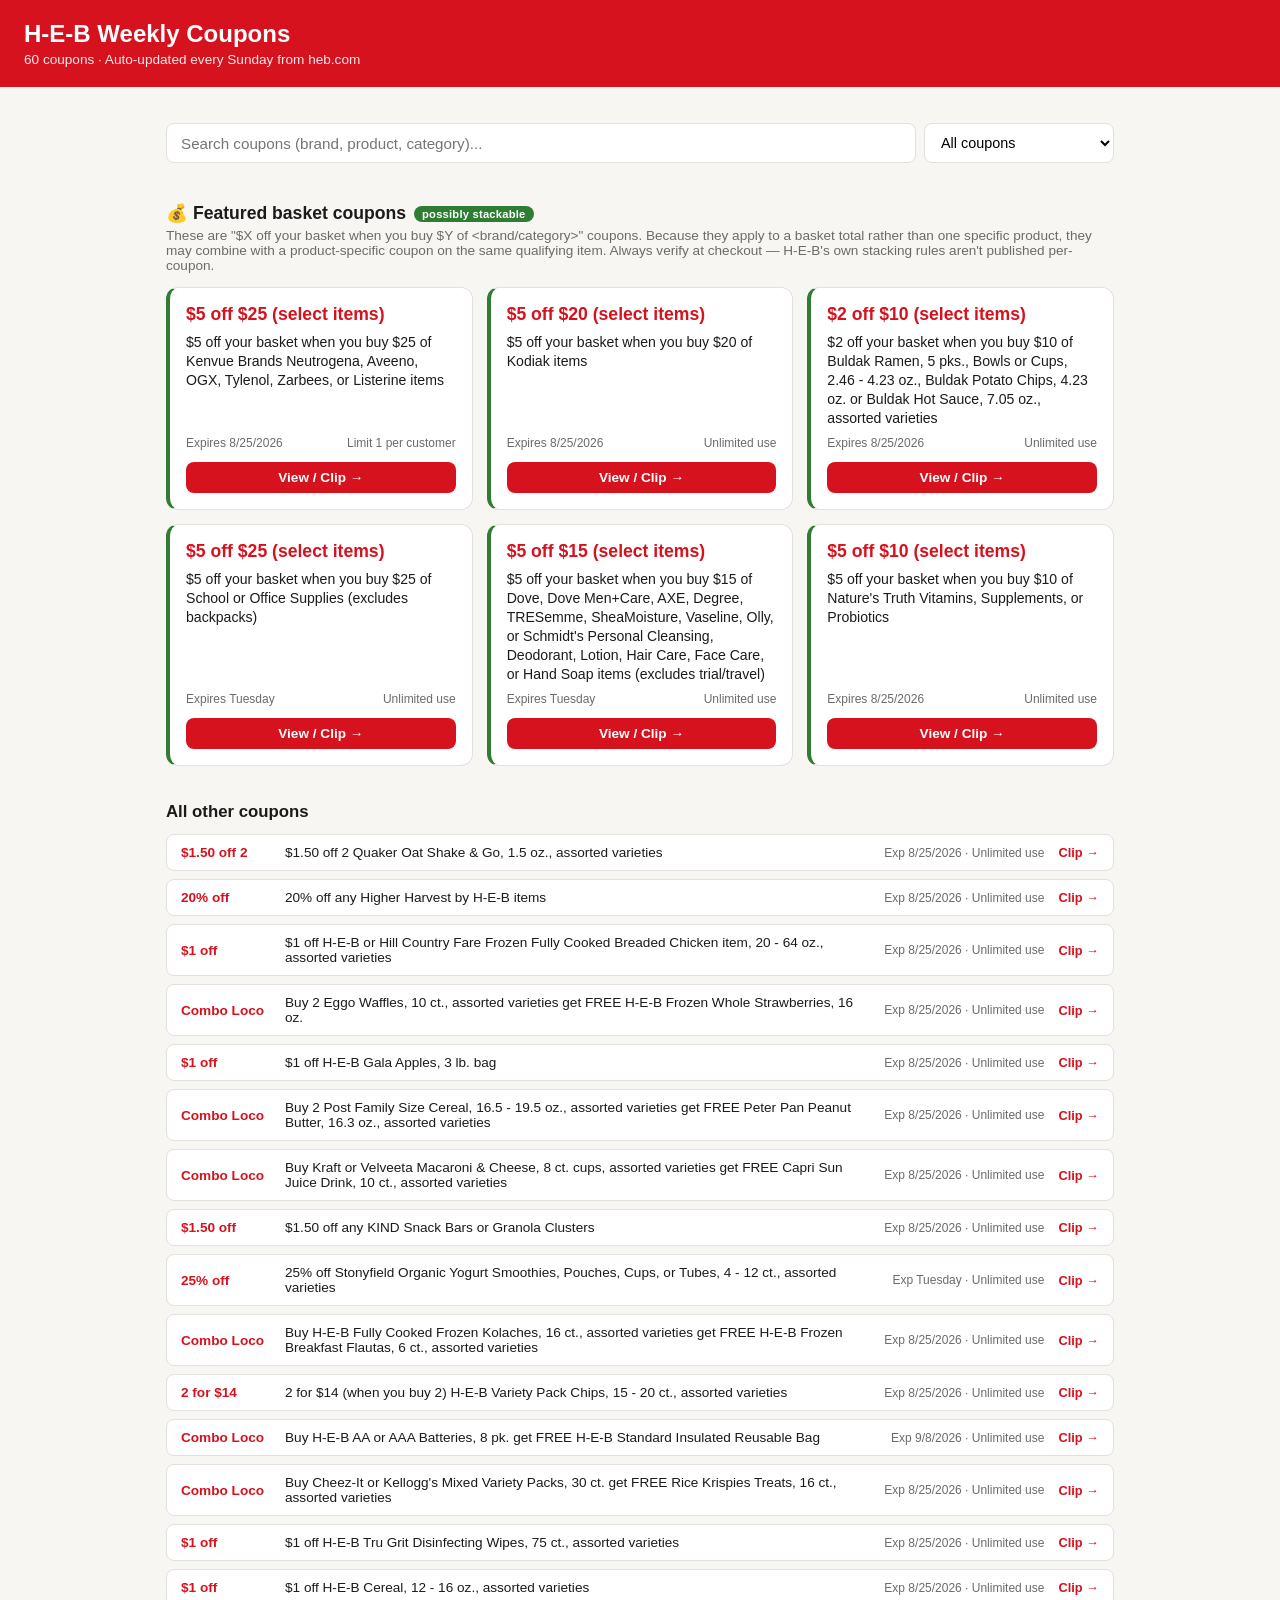
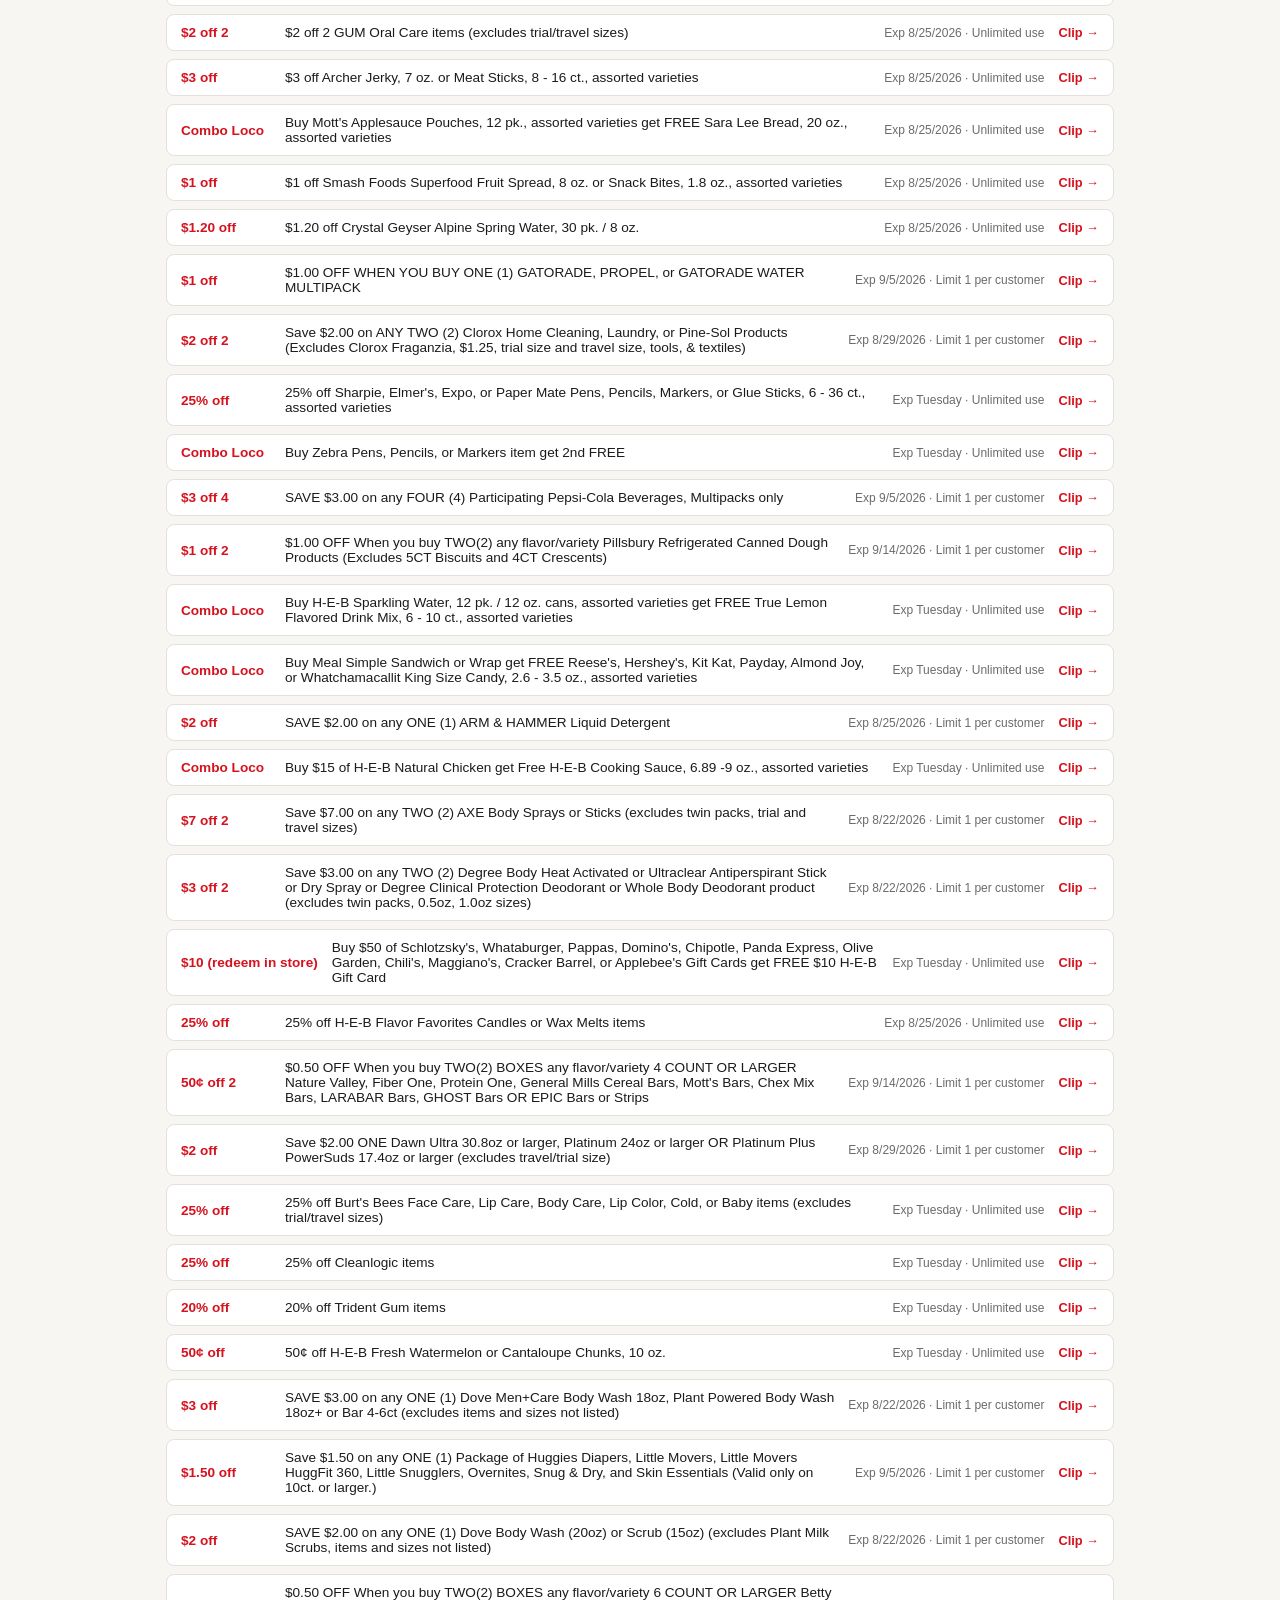
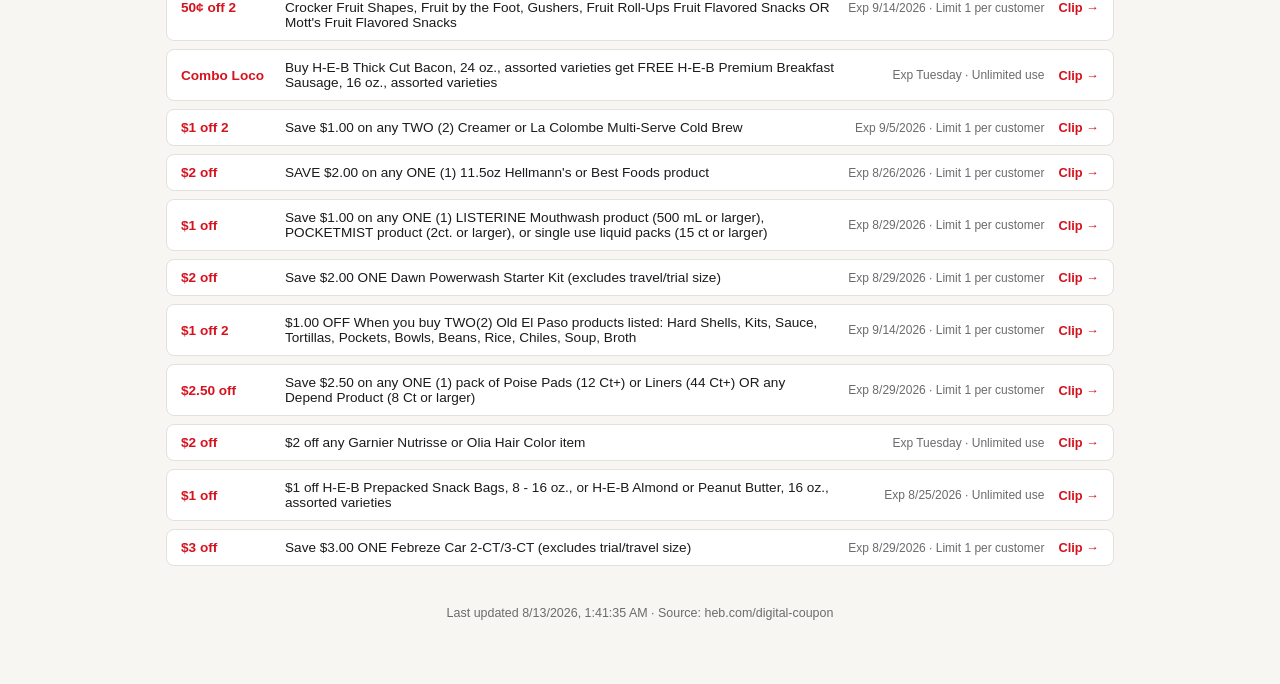
==== heb.html @ a645bfc0 "initial push" ====
<!DOCTYPE html>
<html lang="en">
<head>
<meta charset="UTF-8">
<meta name="viewport" content="width=device-width, initial-scale=1.0">
<title>H-E-B Coupons</title>
<style>
  :root {
    --heb-red: #d5121e;
    --heb-dark: #1b1b1b;
    --bg: #f7f6f3;
    --card-bg: #ffffff;
    --border: #e3e1db;
    --muted: #6b6b6b;
    --accent: #2e7d32;
  }
  * { box-sizing: border-box; }
  body {
    margin: 0;
    font-family: -apple-system, BlinkMacSystemFont, "Segoe UI", Arial, sans-serif;
    background: var(--bg);
    color: var(--heb-dark);
  }
  header {
    background: var(--heb-red);
    color: white;
    padding: 20px 24px;
  }
  header h1 { margin: 0 0 4px; font-size: 1.5rem; }
  header p { margin: 0; font-size: 0.85rem; opacity: 0.9; }
  main { max-width: 980px; margin: 0 auto; padding: 24px 16px 64px; }

  .search-bar {
    display: flex;
    gap: 8px;
    margin-bottom: 28px;
    position: sticky;
    top: 0;
    background: var(--bg);
    padding: 12px 0;
    z-index: 5;
  }
  .search-bar input {
    flex: 1;
    padding: 10px 14px;
    border: 1px solid var(--border);
    border-radius: 8px;
    font-size: 0.95rem;
  }
  .search-bar select {
    padding: 10px 12px;
    border: 1px solid var(--border);
    border-radius: 8px;
    font-size: 0.9rem;
    background: white;
  }

  section.stackable-section {
    margin-bottom: 36px;
  }
  section.stackable-section h2 {
    font-size: 1.1rem;
    display: flex;
    align-items: center;
    gap: 8px;
    margin-bottom: 4px;
  }
  section.stackable-section .sub {
    color: var(--muted);
    font-size: 0.85rem;
    margin: 0 0 14px;
  }

  .badge {
    display: inline-block;
    background: var(--accent);
    color: white;
    font-size: 0.7rem;
    font-weight: 600;
    padding: 2px 8px;
    border-radius: 999px;
    letter-spacing: 0.02em;
  }

  .featured-grid {
    display: grid;
    grid-template-columns: repeat(auto-fill, minmax(260px, 1fr));
    gap: 14px;
  }
  .card {
    background: var(--card-bg);
    border: 1px solid var(--border);
    border-radius: 12px;
    padding: 16px;
    display: flex;
    flex-direction: column;
    gap: 8px;
  }
  .featured .card {
    border-left: 4px solid var(--accent);
  }
  .card .value {
    font-weight: 700;
    font-size: 1.1rem;
    color: var(--heb-red);
  }
  .card .desc {
    font-size: 0.88rem;
    line-height: 1.35;
    flex: 1;
  }
  .card .meta {
    font-size: 0.75rem;
    color: var(--muted);
    display: flex;
    justify-content: space-between;
  }
  .card a.clip {
    margin-top: 4px;
    text-align: center;
    background: var(--heb-red);
    color: white;
    text-decoration: none;
    padding: 8px;
    border-radius: 8px;
    font-size: 0.85rem;
    font-weight: 600;
  }

  .general-list {
    display: flex;
    flex-direction: column;
    gap: 8px;
  }
  .general-list .row {
    background: var(--card-bg);
    border: 1px solid var(--border);
    border-radius: 8px;
    padding: 10px 14px;
    display: flex;
    align-items: center;
    gap: 14px;
    font-size: 0.85rem;
  }
  .general-list .row .value {
    min-width: 90px;
    font-weight: 700;
    color: var(--heb-red);
  }
  .general-list .row .desc { flex: 1; }
  .general-list .row .meta { color: var(--muted); white-space: nowrap; font-size: 0.75rem; }
  .general-list .row a.clip {
    color: var(--heb-red);
    text-decoration: none;
    font-weight: 600;
    font-size: 0.8rem;
    white-space: nowrap;
  }

  .empty-state {
    color: var(--muted);
    font-size: 0.9rem;
    padding: 20px;
    text-align: center;
  }

  footer.updated {
    text-align: center;
    color: var(--muted);
    font-size: 0.78rem;
    margin-top: 40px;
  }

  .stale-banner {
    background: #fff4e5;
    border: 1px solid #f0c36d;
    color: #7a5300;
    padding: 10px 14px;
    border-radius: 8px;
    font-size: 0.85rem;
    margin-bottom: 20px;
    display: none;
  }

  h2.section-title {
    font-size: 1.05rem;
    margin: 0 0 12px;
  }
</style>
</head>
<body>

<header>
  <h1>H-E-B Weekly Coupons</h1>
  <p id="header-sub">Auto-updated every Sunday from heb.com</p>
</header>

<main>
  <div class="stale-banner" id="stale-banner"></div>

  <div class="search-bar">
    <input type="text" id="search" placeholder="Search coupons (brand, product, category)...">
    <select id="filter-select">
      <option value="all">All coupons</option>
      <option value="featured">Featured (basket) only</option>
      <option value="general">General only</option>
    </select>
  </div>

  <section class="stackable-section featured">
    <h2>💰 Featured basket coupons <span class="badge">possibly stackable</span></h2>
    <p class="sub">
      These are "$X off your basket when you buy $Y of &lt;brand/category&gt;" coupons.
      Because they apply to a basket total rather than one specific product, they may combine
      with a product-specific coupon on the same qualifying item. Always verify at checkout —
      H-E-B's own stacking rules aren't published per-coupon.
    </p>
    <div class="featured-grid" id="featured-grid"></div>
  </section>

  <section>
    <h2 class="section-title">All other coupons</h2>
    <div class="general-list" id="general-list"></div>
  </section>

  <footer class="updated" id="updated-footer"></footer>
</main>

<script>
let DATA = { featured_stackable_candidates: [], general_coupons: [] };

function cardHTML(c) {
  return `
    <div class="card">
      <div class="value">${escapeHTML(c.value || '')}</div>
      <div class="desc">${escapeHTML(c.description || '')}</div>
      <div class="meta">
        <span>${c.expires ? 'Expires ' + escapeHTML(c.expires) : ''}</span>
        <span>${escapeHTML(c.limit || '')}</span>
      </div>
      <a class="clip" href="${c.url}" target="_blank" rel="noopener">View / Clip →</a>
    </div>`;
}

function rowHTML(c) {
  return `
    <div class="row">
      <span class="value">${escapeHTML(c.value || '')}</span>
      <span class="desc">${escapeHTML(c.description || '')}</span>
      <span class="meta">${c.expires ? 'Exp ' + escapeHTML(c.expires) : ''} · ${escapeHTML(c.limit || '')}</span>
      <a class="clip" href="${c.url}" target="_blank" rel="noopener">Clip →</a>
    </div>`;
}

function escapeHTML(str) {
  const div = document.createElement('div');
  div.textContent = str;
  return div.innerHTML;
}

function matches(c, query) {
  if (!query) return true;
  const haystack = (c.value + ' ' + c.description).toLowerCase();
  return haystack.includes(query.toLowerCase());
}

function render() {
  const query = document.getElementById('search').value.trim();
  const filter = document.getElementById('filter-select').value;

  const featuredGrid = document.getElementById('featured-grid');
  const generalList = document.getElementById('general-list');

  const showFeatured = filter === 'all' || filter === 'featured';
  const showGeneral = filter === 'all' || filter === 'general';

  const featured = showFeatured
    ? DATA.featured_stackable_candidates.filter(c => matches(c, query))
    : [];
  const general = showGeneral
    ? DATA.general_coupons.filter(c => matches(c, query))
    : [];

  featuredGrid.innerHTML = featured.length
    ? featured.map(cardHTML).join('')
    : `<div class="empty-state">No featured basket coupons match.</div>`;

  generalList.innerHTML = general.length
    ? general.map(rowHTML).join('')
    : `<div class="empty-state">No coupons match.</div>`;

  document.querySelector('section.featured').style.display = showFeatured ? '' : 'none';
  document.querySelector('main > section:nth-of-type(2)').style.display = showGeneral ? '' : 'none';
}

async function load() {
  try {
    const res = await fetch('coupons.json', { cache: 'no-store' });
    DATA = await res.json();

    if (DATA.last_scrape_status === 'failed') {
      const banner = document.getElementById('stale-banner');
      banner.style.display = 'block';
      banner.textContent =
        `⚠️ This week's scrape failed, so these coupons may be out of date` +
        (DATA.last_scrape_attempted_at
          ? ` (last successful update: ${new Date(DATA.updated_at).toLocaleDateString()}, ` +
            `last attempt: ${new Date(DATA.last_scrape_attempted_at).toLocaleDateString()})`
          : '') +
        `. Check the GitHub Actions tab for details.`;
    }

    document.getElementById('header-sub').textContent =
      `${DATA.total_coupons ?? (DATA.featured_stackable_candidates.length + DATA.general_coupons.length)} coupons · Auto-updated every Sunday from heb.com`;
    const updated = DATA.updated_at ? new Date(DATA.updated_at) : null;
    document.getElementById('updated-footer').textContent = updated
      ? `Last updated ${updated.toLocaleString()} · Source: heb.com/digital-coupon`
      : '';
  } catch (e) {
    document.getElementById('featured-grid').innerHTML =
      `<div class="empty-state">Could not load coupons.json yet — run the scraper first.</div>`;
  }
  render();
}

document.getElementById('search').addEventListener('input', render);
document.getElementById('filter-select').addEventListener('change', render);

load();
</script>

</body>
</html>
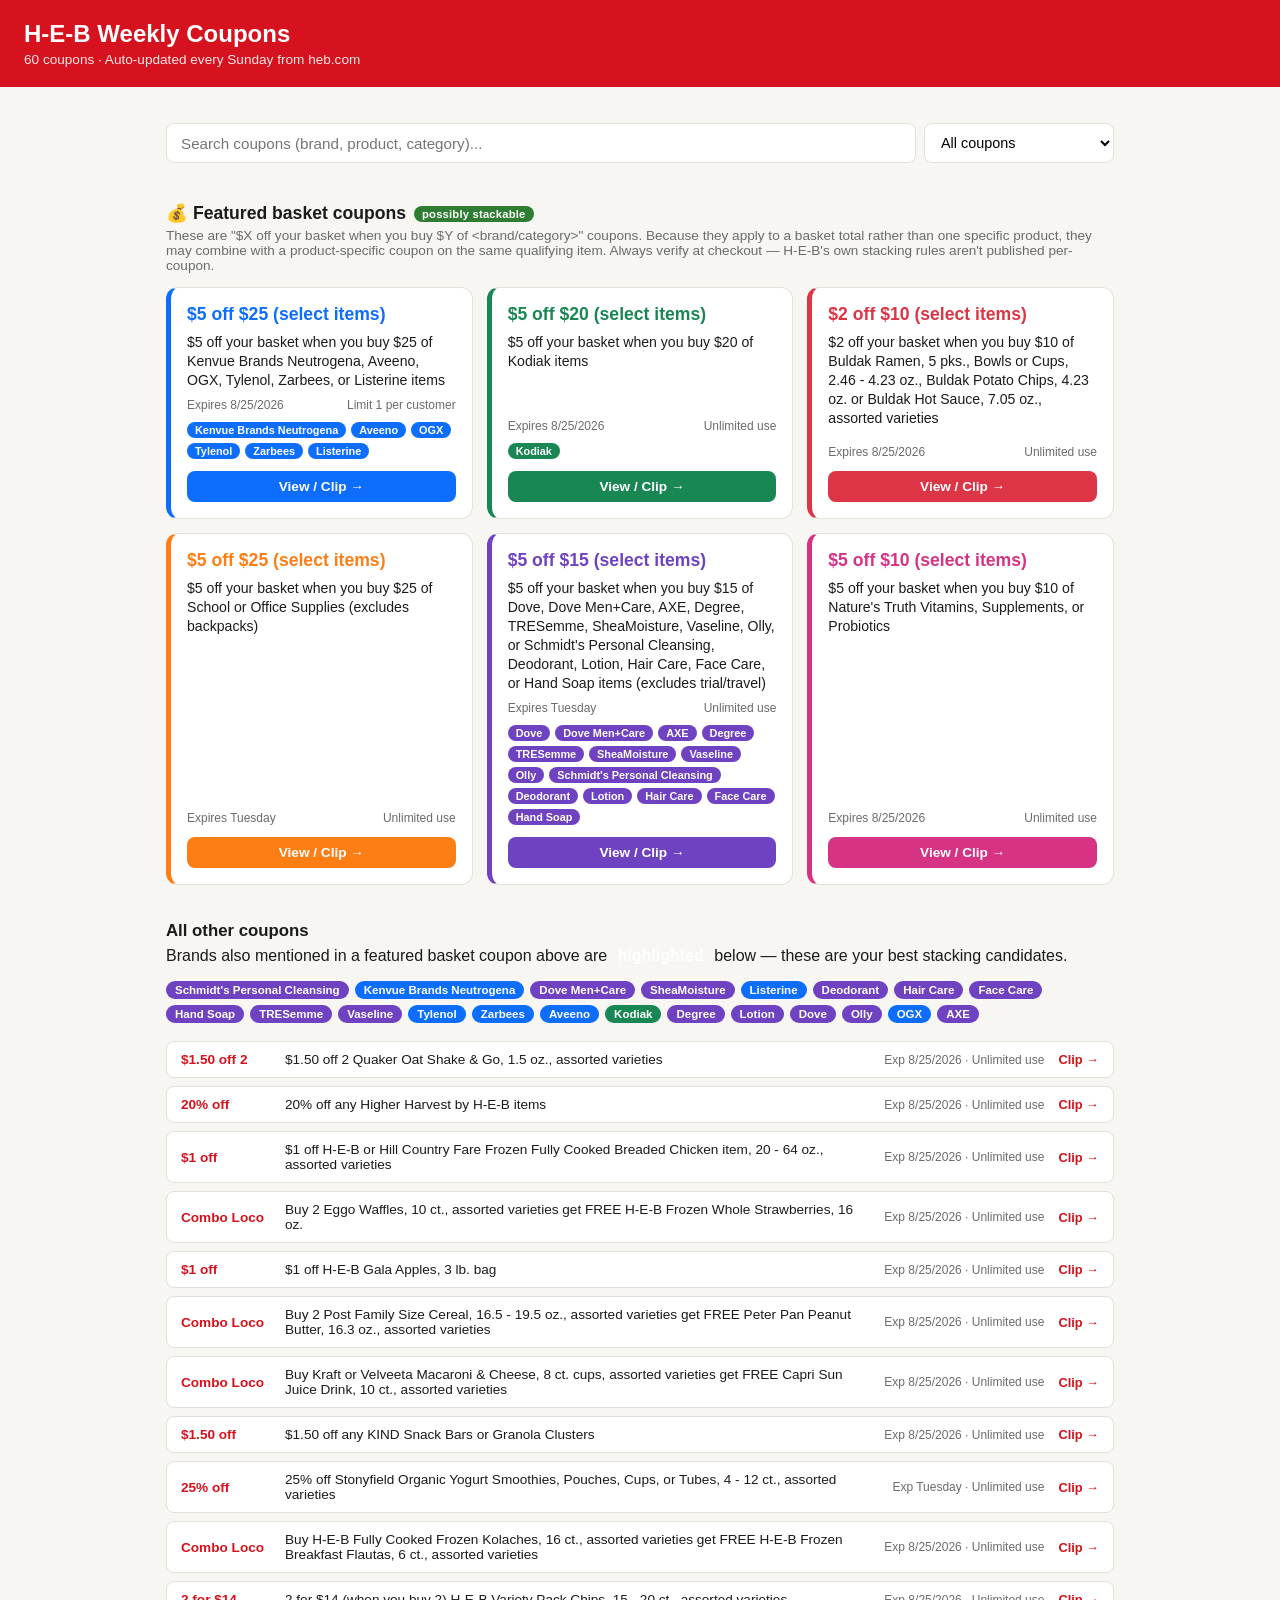
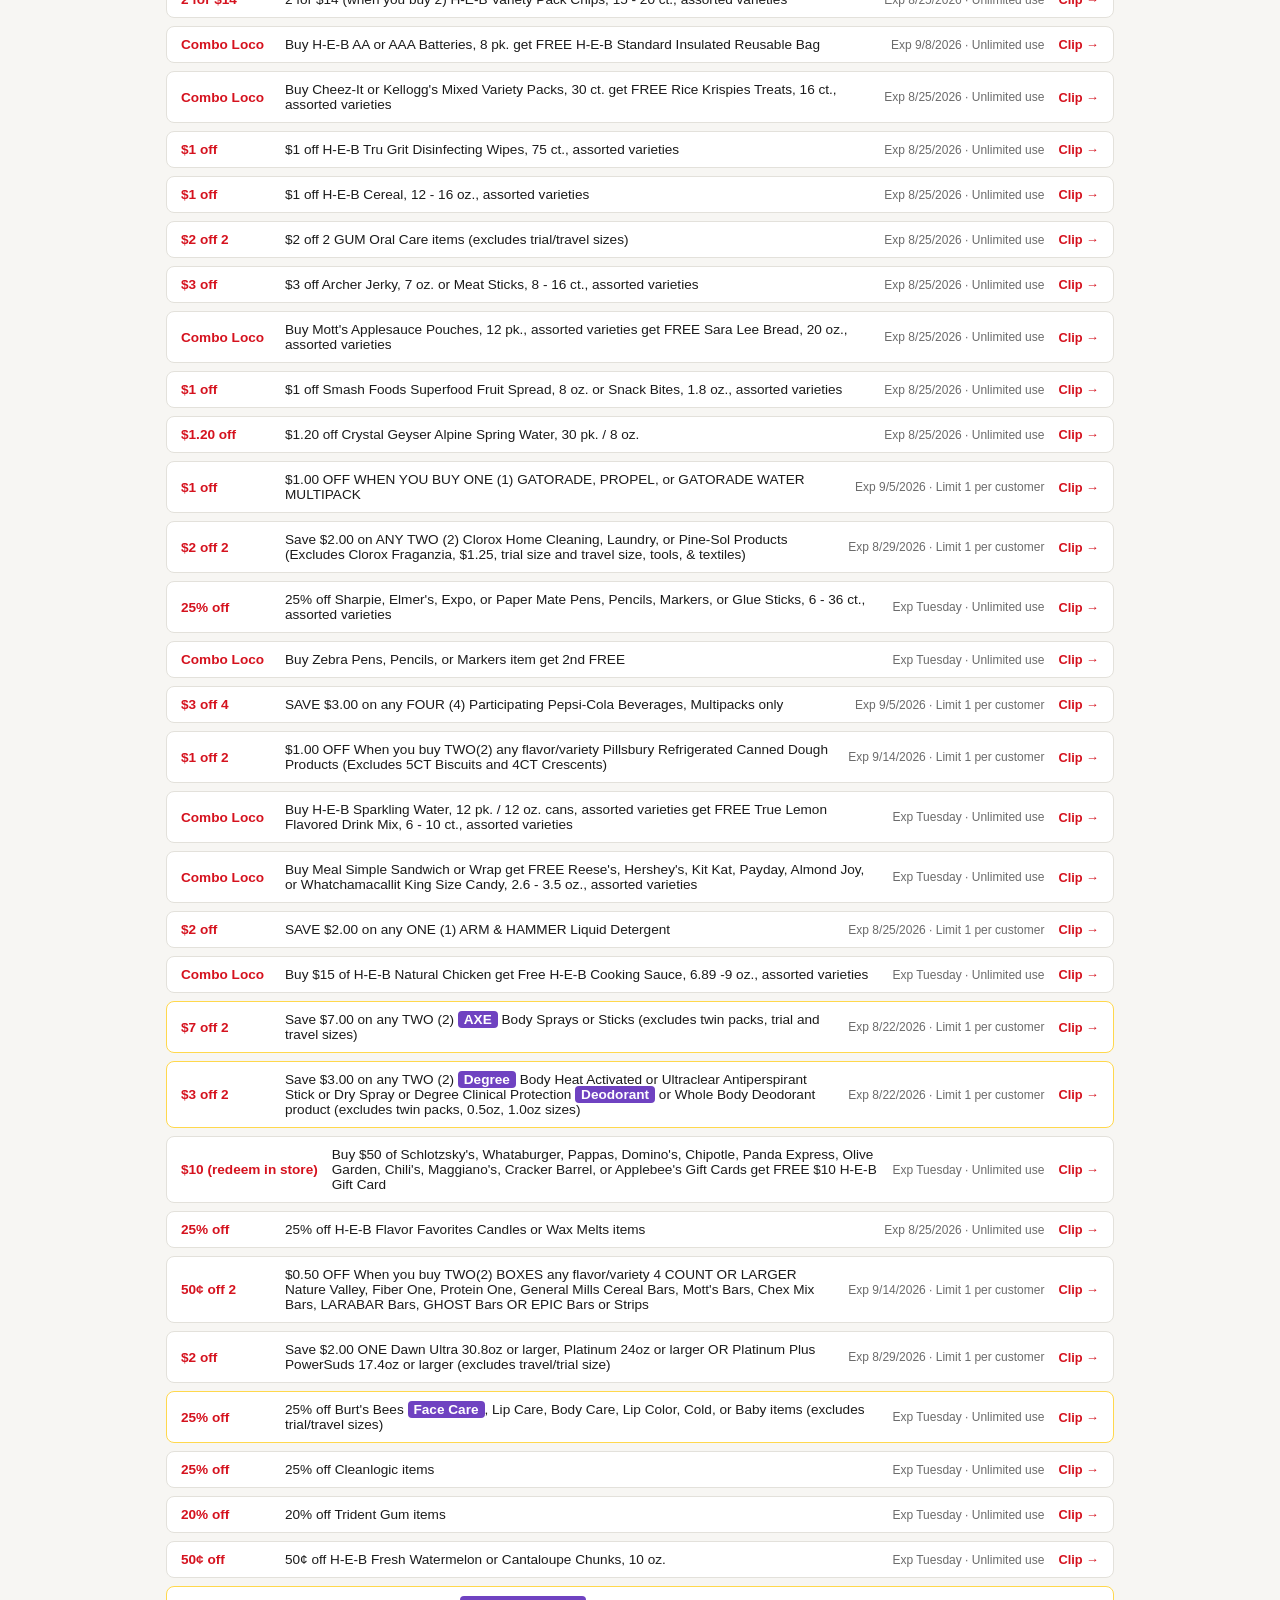
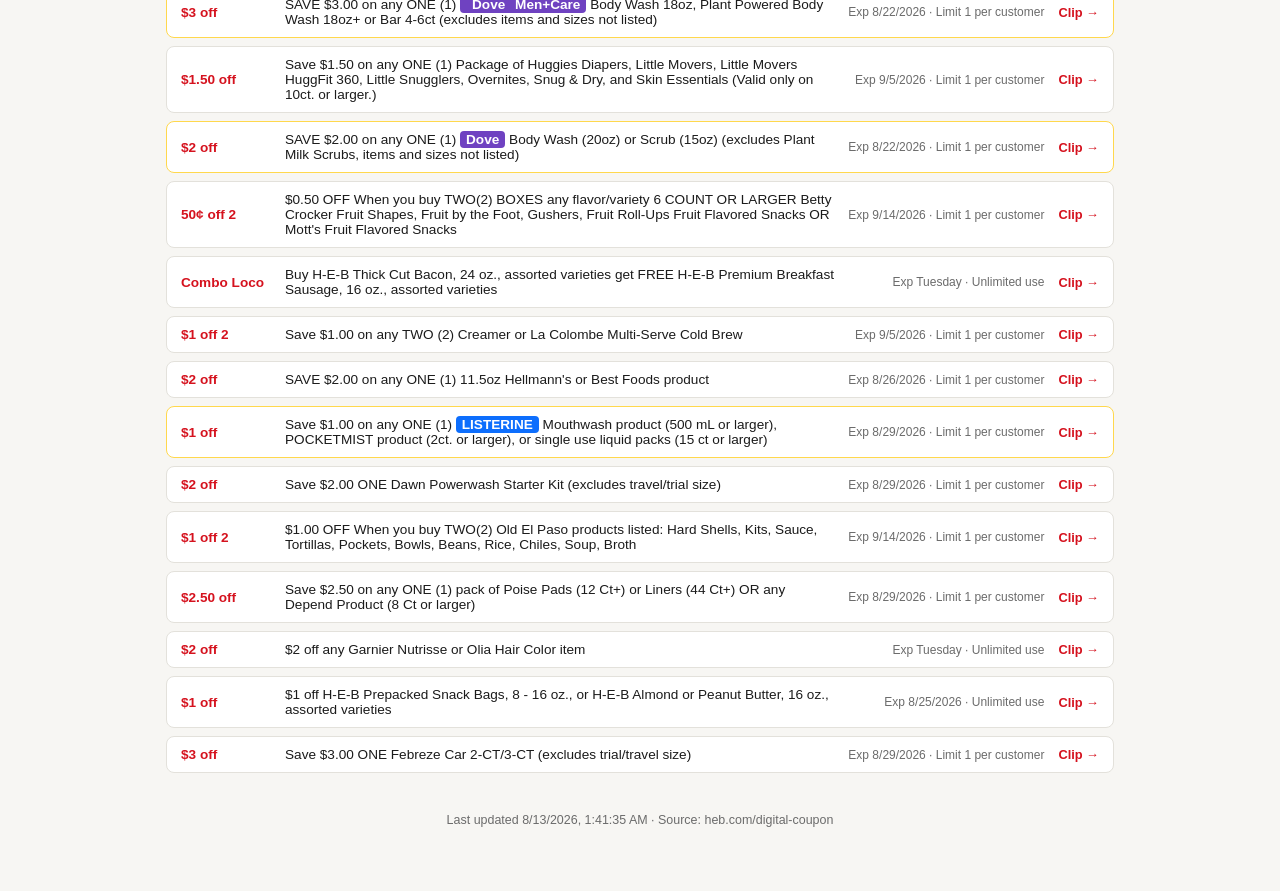
==== commit dd092fa1: "000" ====
--- a/heb.html
+++ b/heb.html
@@ -97,7 +97,21 @@
     gap: 8px;
   }
   .featured .card {
-    border-left: 4px solid var(--accent);
+    border-left: 5px solid var(--accent);
+    position: relative;
+  }
+  .card .brand-chips {
+    display: flex;
+    flex-wrap: wrap;
+    gap: 5px;
+    margin-top: 2px;
+  }
+  .card .brand-chips span {
+    font-size: 0.68rem;
+    font-weight: 700;
+    color: white;
+    padding: 2px 8px;
+    border-radius: 999px;
   }
   .card .value {
     font-weight: 700;
@@ -155,6 +169,38 @@
     font-weight: 600;
     font-size: 0.8rem;
     white-space: nowrap;
+  }
+
+  /* Brand match highlighting: brands mentioned in the featured basket coupons
+     get called out wherever they reappear in the general coupon list, using
+     the same color as the featured coupon card they belong to. */
+  .brand-hit {
+    padding: 1px 6px;
+    border-radius: 4px;
+    font-weight: 700;
+    color: white;
+    animation: blink-brand 1.1s steps(1, end) infinite;
+  }
+  @keyframes blink-brand {
+    0%, 49% { filter: brightness(1); }
+    50%, 100% { filter: brightness(1.35); box-shadow: 0 0 0 3px rgba(0,0,0,0.06); }
+  }
+  .row.has-brand-hit {
+    border-color: #ffd84d;
+  }
+  .brand-legend {
+    display: flex;
+    flex-wrap: wrap;
+    gap: 6px;
+    margin: 4px 0 18px;
+  }
+  .brand-legend span {
+    font-size: 0.72rem;
+    font-weight: 700;
+    color: white;
+    padding: 3px 9px;
+    border-radius: 999px;
+    animation: blink-brand 1.1s steps(1, end) infinite;
   }
 
   .empty-state {
@@ -220,6 +266,10 @@
 
   <section>
     <h2 class="section-title">All other coupons</h2>
+    <p class="sub" style="margin-top:-6px;">
+      Brands also mentioned in a featured basket coupon above are <span class="brand-hit" style="animation:none;">highlighted</span> below — these are your best stacking candidates.
+    </p>
+    <div class="brand-legend" id="brand-legend"></div>
     <div class="general-list" id="general-list"></div>
   </section>
 
@@ -229,24 +279,52 @@
 <script>
 let DATA = { featured_stackable_candidates: [], general_coupons: [] };
 
-function cardHTML(c) {
+// Bootstrap's standard palette, cycled per featured coupon so each basket
+// coupon gets its own consistent color across its card, its brand chips, and
+// every matching brand highlight in the general list below.
+const BOOTSTRAP_COLORS = [
+  '#0d6efd', // primary
+  '#198754', // success
+  '#dc3545', // danger
+  '#fd7e14', // orange
+  '#6f42c1', // purple
+  '#d63384', // pink
+  '#20c997', // teal
+  '#0dcaf0', // info
+  '#6610f2', // indigo
+  '#6c757d', // secondary
+];
+
+function colorForIndex(i) {
+  return BOOTSTRAP_COLORS[i % BOOTSTRAP_COLORS.length];
+}
+
+function cardHTML(c, color) {
+  const chips = (c.brands || [])
+    .map(b => `<span style="background:${color}">${escapeHTML(b)}</span>`)
+    .join('');
   return `
-    <div class="card">
-      <div class="value">${escapeHTML(c.value || '')}</div>
+    <div class="card" style="border-left-color:${color}">
+      <div class="value" style="color:${color}">${escapeHTML(c.value || '')}</div>
       <div class="desc">${escapeHTML(c.description || '')}</div>
       <div class="meta">
         <span>${c.expires ? 'Expires ' + escapeHTML(c.expires) : ''}</span>
         <span>${escapeHTML(c.limit || '')}</span>
       </div>
-      <a class="clip" href="${c.url}" target="_blank" rel="noopener">View / Clip →</a>
+      ${chips ? `<div class="brand-chips">${chips}</div>` : ''}
+      <a class="clip" href="${c.url}" target="_blank" rel="noopener" style="background:${color}">View / Clip →</a>
     </div>`;
 }
 
-function rowHTML(c) {
+function rowHTML(c, brandColorMap) {
+  const highlighted = highlightBrands(c.description, brandColorMap);
+  const hasHit = Object.keys(brandColorMap).some(b =>
+    new RegExp(escapeRegExp(b), 'i').test(c.description)
+  );
   return `
-    <div class="row">
+    <div class="row${hasHit ? ' has-brand-hit' : ''}">
       <span class="value">${escapeHTML(c.value || '')}</span>
-      <span class="desc">${escapeHTML(c.description || '')}</span>
+      <span class="desc">${highlighted}</span>
       <span class="meta">${c.expires ? 'Exp ' + escapeHTML(c.expires) : ''} · ${escapeHTML(c.limit || '')}</span>
       <a class="clip" href="${c.url}" target="_blank" rel="noopener">Clip →</a>
     </div>`;
@@ -256,6 +334,60 @@
   const div = document.createElement('div');
   div.textContent = str;
   return div.innerHTML;
+}
+
+function escapeRegExp(str) {
+  return str.replace(/[.*+?^${}()|[\]\\]/g, '\\$&');
+}
+
+// Pull the brand/category names out of a single basket coupon's description,
+// e.g. "...when you buy $25 of Dove, AXE, Degree, or Schmidt's items" ->
+// ["Dove", "AXE", "Degree", "Schmidt's"]
+function extractBrandsFromDescription(description) {
+  const segmentRe = /of\s+(.+?)\s+(?:items?|product|products)\b/i;
+  const m = description.match(segmentRe);
+  if (!m) return [];
+  return m[1]
+    .replace(/\(.*?\)/g, '')          // drop parentheticals like "(excludes ...)"
+    .replace(/\bor\b/gi, ',')
+    .replace(/\band\b/gi, ',')
+    .split(',')
+    .map(s => s.trim())
+    .filter(s => s.length > 1 && s.length < 30);
+}
+
+// Build { brandName: colorHex } across all featured coupons, and attach
+// each featured coupon's own brand list + color for its card/chips.
+function buildBrandColorMap(featuredList) {
+  const brandColorMap = {};
+  featuredList.forEach((c, i) => {
+    const color = colorForIndex(i);
+    c.brands = extractBrandsFromDescription(c.description);
+    c.color = color;
+    c.brands.forEach(brand => {
+      if (!(brand in brandColorMap)) {
+        brandColorMap[brand] = color;
+      }
+    });
+  });
+  // Longest names first so "Dove Men+Care" matches before plain "Dove"
+  const ordered = {};
+  Object.keys(brandColorMap)
+    .sort((a, b) => b.length - a.length)
+    .forEach(k => { ordered[k] = brandColorMap[k]; });
+  return ordered;
+}
+
+function highlightBrands(text, brandColorMap) {
+  let result = escapeHTML(text);
+  Object.keys(brandColorMap).forEach(brand => {
+    const color = brandColorMap[brand];
+    const re = new RegExp(`(${escapeRegExp(escapeHTML(brand))})`, 'i');
+    if (re.test(result)) {
+      result = result.replace(re, `<span class="brand-hit" style="background:${color}">$1</span>`);
+    }
+  });
+  return result;
 }
 
 function matches(c, query) {
@@ -281,12 +413,21 @@
     ? DATA.general_coupons.filter(c => matches(c, query))
     : [];
 
+  const brandColorMap = buildBrandColorMap(DATA.featured_stackable_candidates || []);
+
+  const legend = document.getElementById('brand-legend');
+  legend.innerHTML = (showGeneral && Object.keys(brandColorMap).length)
+    ? Object.entries(brandColorMap)
+        .map(([b, color]) => `<span style="background:${color}">${escapeHTML(b)}</span>`)
+        .join('')
+    : '';
+
   featuredGrid.innerHTML = featured.length
-    ? featured.map(cardHTML).join('')
+    ? featured.map(c => cardHTML(c, c.color || colorForIndex(0))).join('')
     : `<div class="empty-state">No featured basket coupons match.</div>`;
 
   generalList.innerHTML = general.length
-    ? general.map(rowHTML).join('')
+    ? general.map(c => rowHTML(c, brandColorMap)).join('')
     : `<div class="empty-state">No coupons match.</div>`;
 
   document.querySelector('section.featured').style.display = showFeatured ? '' : 'none';
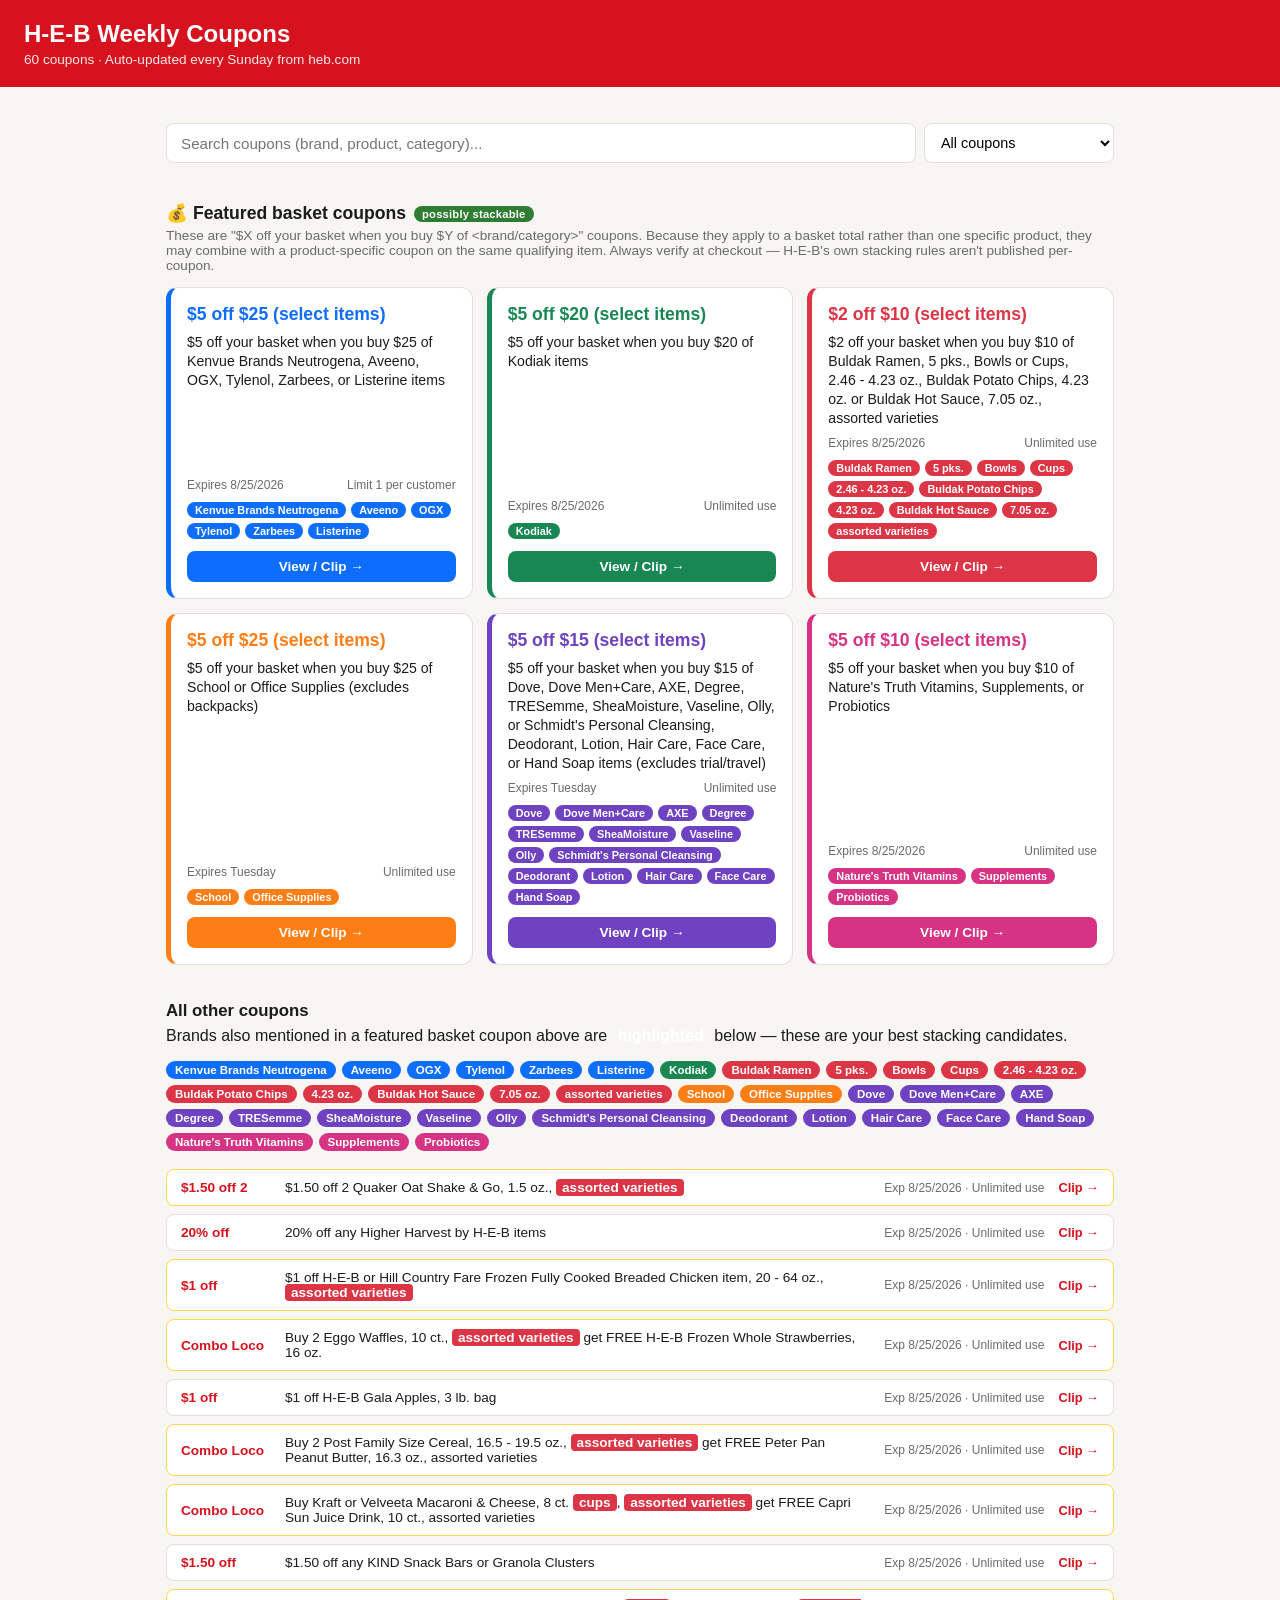
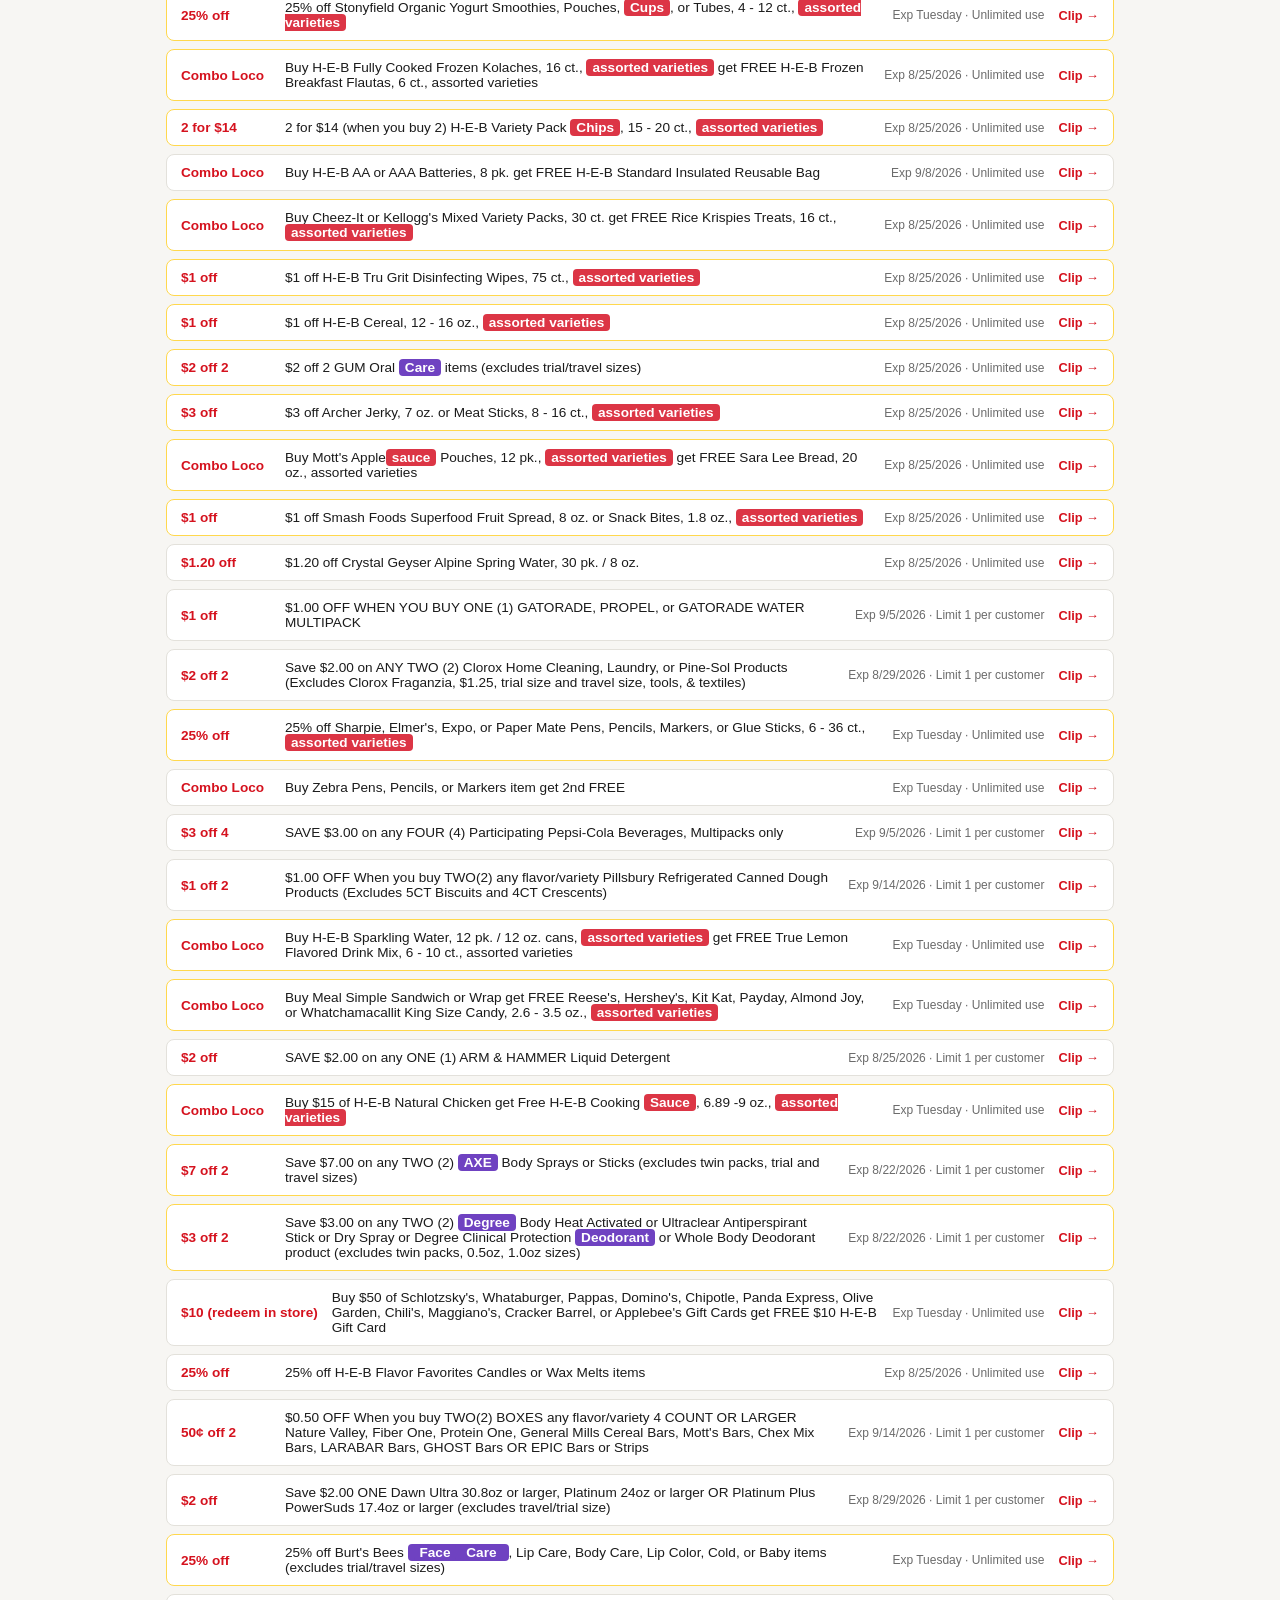
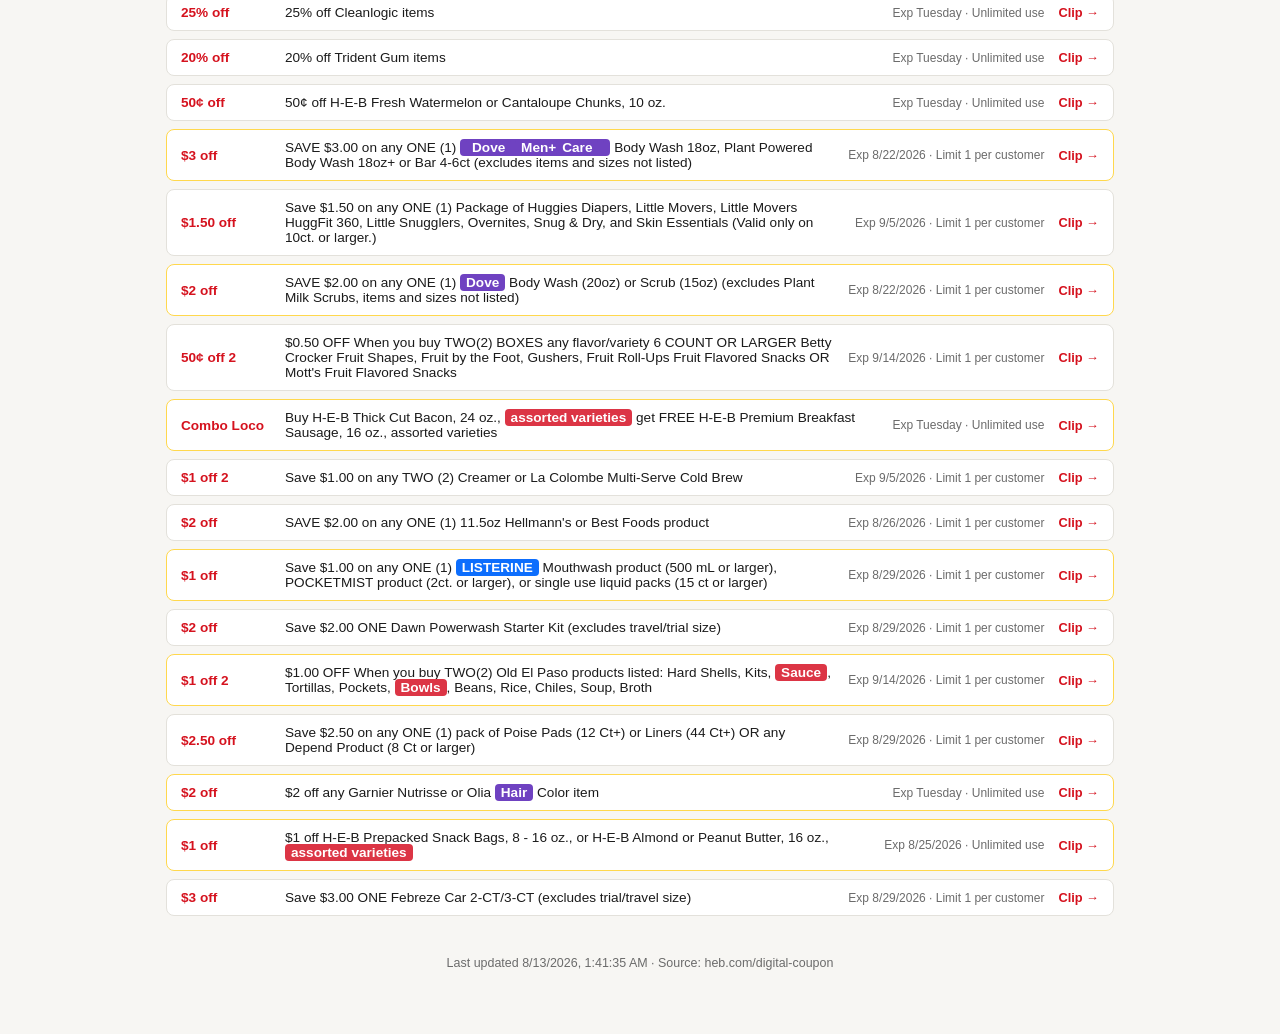
==== commit e7199a9f: "heb." ====
--- a/heb.html
+++ b/heb.html
@@ -100,6 +100,14 @@
     border-left: 5px solid var(--accent);
     position: relative;
   }
+  .card .coupon-img {
+    width: 100%;
+    height: 120px;
+    object-fit: contain;
+    background: #fafafa;
+    border-radius: 8px;
+    border: 1px solid var(--border);
+  }
   .card .brand-chips {
     display: flex;
     flex-wrap: wrap;
@@ -299,12 +307,18 @@
   return BOOTSTRAP_COLORS[i % BOOTSTRAP_COLORS.length];
 }
 
+function couponImageUrl(id) {
+  const padded = String(id).padStart(11, '0');
+  return `https://images.heb.com/is/image/HEBGrocery/cpn-large/coupon-${padded}.jpg`;
+}
+
 function cardHTML(c, color) {
   const chips = (c.brands || [])
     .map(b => `<span style="background:${color}">${escapeHTML(b)}</span>`)
     .join('');
   return `
     <div class="card" style="border-left-color:${color}">
+      <img class="coupon-img" src="${couponImageUrl(c.id)}" alt="${escapeHTML(c.description || '')}" loading="lazy" onerror="this.style.display='none'">
       <div class="value" style="color:${color}">${escapeHTML(c.value || '')}</div>
       <div class="desc">${escapeHTML(c.description || '')}</div>
       <div class="meta">
@@ -342,35 +356,65 @@
 
 // Pull the brand/category names out of a single basket coupon's description,
 // e.g. "...when you buy $25 of Dove, AXE, Degree, or Schmidt's items" ->
-// ["Dove", "AXE", "Degree", "Schmidt's"]
+// ["Dove", "AXE", "Degree", "Schmidt's"], or for a category coupon like
+// "...when you buy $25 of School or Office Supplies (excludes backpacks)" ->
+// ["School", "Office Supplies"]
 function extractBrandsFromDescription(description) {
-  const segmentRe = /of\s+(.+?)\s+(?:items?|product|products)\b/i;
+  const segmentRe = /buy\s+\$\d+(?:\.\d{2})?\s+of\s+(.+?)(?:\s+items?\b|\s+products?\b|\s*\(|$)/i;
   const m = description.match(segmentRe);
   if (!m) return [];
   return m[1]
-    .replace(/\(.*?\)/g, '')          // drop parentheticals like "(excludes ...)"
     .replace(/\bor\b/gi, ',')
     .replace(/\band\b/gi, ',')
     .split(',')
     .map(s => s.trim())
-    .filter(s => s.length > 1 && s.length < 30);
-}
-
-// Build { brandName: colorHex } across all featured coupons, and attach
-// each featured coupon's own brand list + color for its card/chips.
+    .filter(s => s.length > 1 && s.length < 40);
+}
+
+const STOPWORDS = new Set([
+  'or', 'and', 'any', 'the', 'of', 'items', 'item', 'product', 'products',
+  'excludes', 'excluding', 'select', 'some', 'other', 'favorites', 'brands',
+  'brand', 'assorted', 'varieties', 'a', 'an', 'for', 'with', 'your',
+]);
+
+// Category-style segments ("School or Office Supplies") won't literally
+// reappear in a product coupon's description ("Sharpie Pens, Pencils,
+// Markers, or Glue Sticks"), so also break each segment into individual
+// significant words to use as broader, fuzzier search terms — while the
+// original full segments still get shown as the card's brand chips.
+function expandSearchTerms(segments) {
+  const terms = new Set();
+  segments.forEach(seg => {
+    terms.add(seg);
+    seg.split(/\s+/).forEach(word => {
+      const clean = word.replace(/[^\w+'-]/g, '');
+      if (!clean) return;
+      const isAcronym = clean.length >= 2 && clean === clean.toUpperCase() && /[A-Z]/.test(clean);
+      if (STOPWORDS.has(clean.toLowerCase())) return;
+      if (clean.length >= 4 || isAcronym) terms.add(clean);
+    });
+  });
+  return Array.from(terms);
+}
+
+// Build { term: colorHex } across all featured coupons (using the expanded,
+// word-level term list for broad matching), and attach each featured
+// coupon's own clean brand/category segments + color for its card chips.
 function buildBrandColorMap(featuredList) {
   const brandColorMap = {};
   featuredList.forEach((c, i) => {
     const color = colorForIndex(i);
-    c.brands = extractBrandsFromDescription(c.description);
+    const segments = extractBrandsFromDescription(c.description);
+    c.brands = segments;       // clean segments shown as chips on the card
     c.color = color;
-    c.brands.forEach(brand => {
-      if (!(brand in brandColorMap)) {
-        brandColorMap[brand] = color;
+    const searchTerms = expandSearchTerms(segments);
+    searchTerms.forEach(term => {
+      if (!(term in brandColorMap)) {
+        brandColorMap[term] = color;
       }
     });
   });
-  // Longest names first so "Dove Men+Care" matches before plain "Dove"
+  // Longest terms first so "Dove Men+Care" matches before plain "Dove"
   const ordered = {};
   Object.keys(brandColorMap)
     .sort((a, b) => b.length - a.length)
@@ -415,9 +459,18 @@
 
   const brandColorMap = buildBrandColorMap(DATA.featured_stackable_candidates || []);
 
+  // Legend shows the clean brand/category segments (not the noisier expanded
+  // word-level search terms used for matching).
+  const legendMap = {};
+  (DATA.featured_stackable_candidates || []).forEach(c => {
+    (c.brands || []).forEach(b => {
+      if (!(b in legendMap)) legendMap[b] = c.color;
+    });
+  });
+
   const legend = document.getElementById('brand-legend');
-  legend.innerHTML = (showGeneral && Object.keys(brandColorMap).length)
-    ? Object.entries(brandColorMap)
+  legend.innerHTML = (showGeneral && Object.keys(legendMap).length)
+    ? Object.entries(legendMap)
         .map(([b, color]) => `<span style="background:${color}">${escapeHTML(b)}</span>`)
         .join('')
     : '';
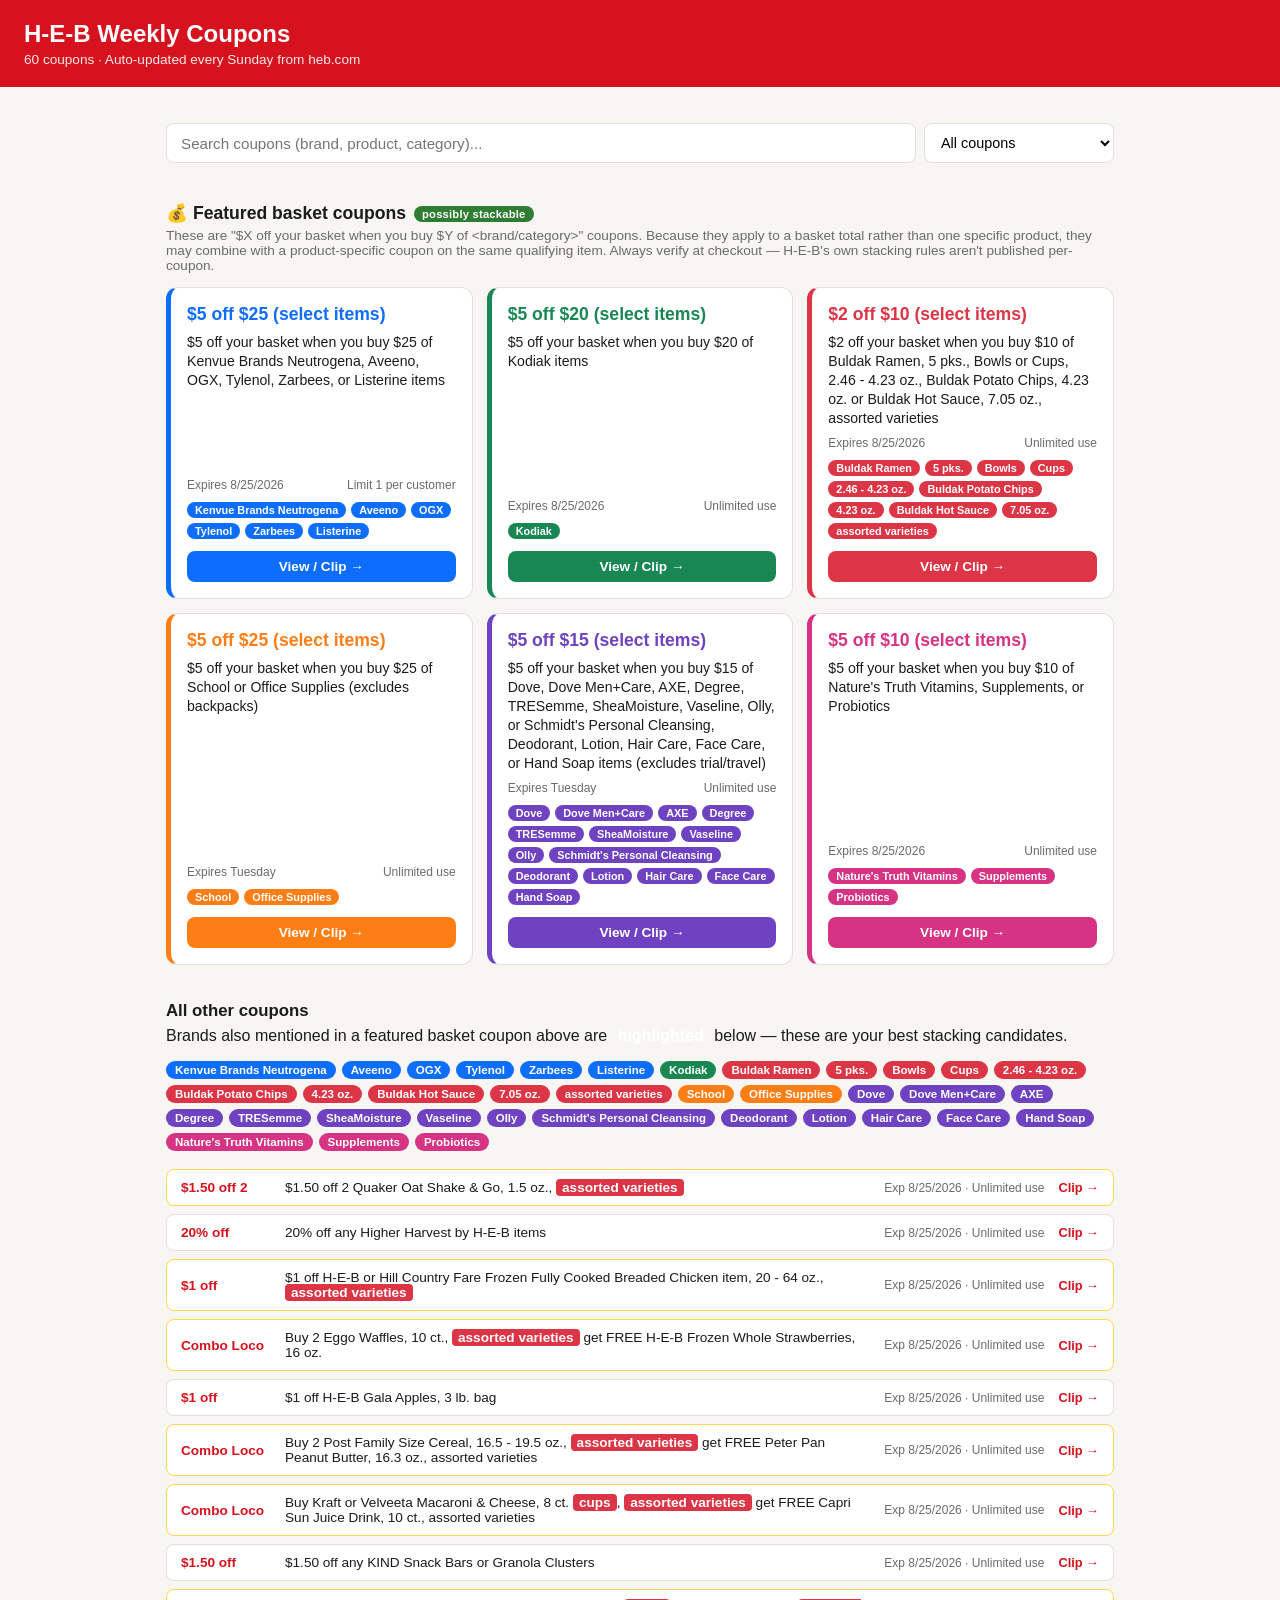
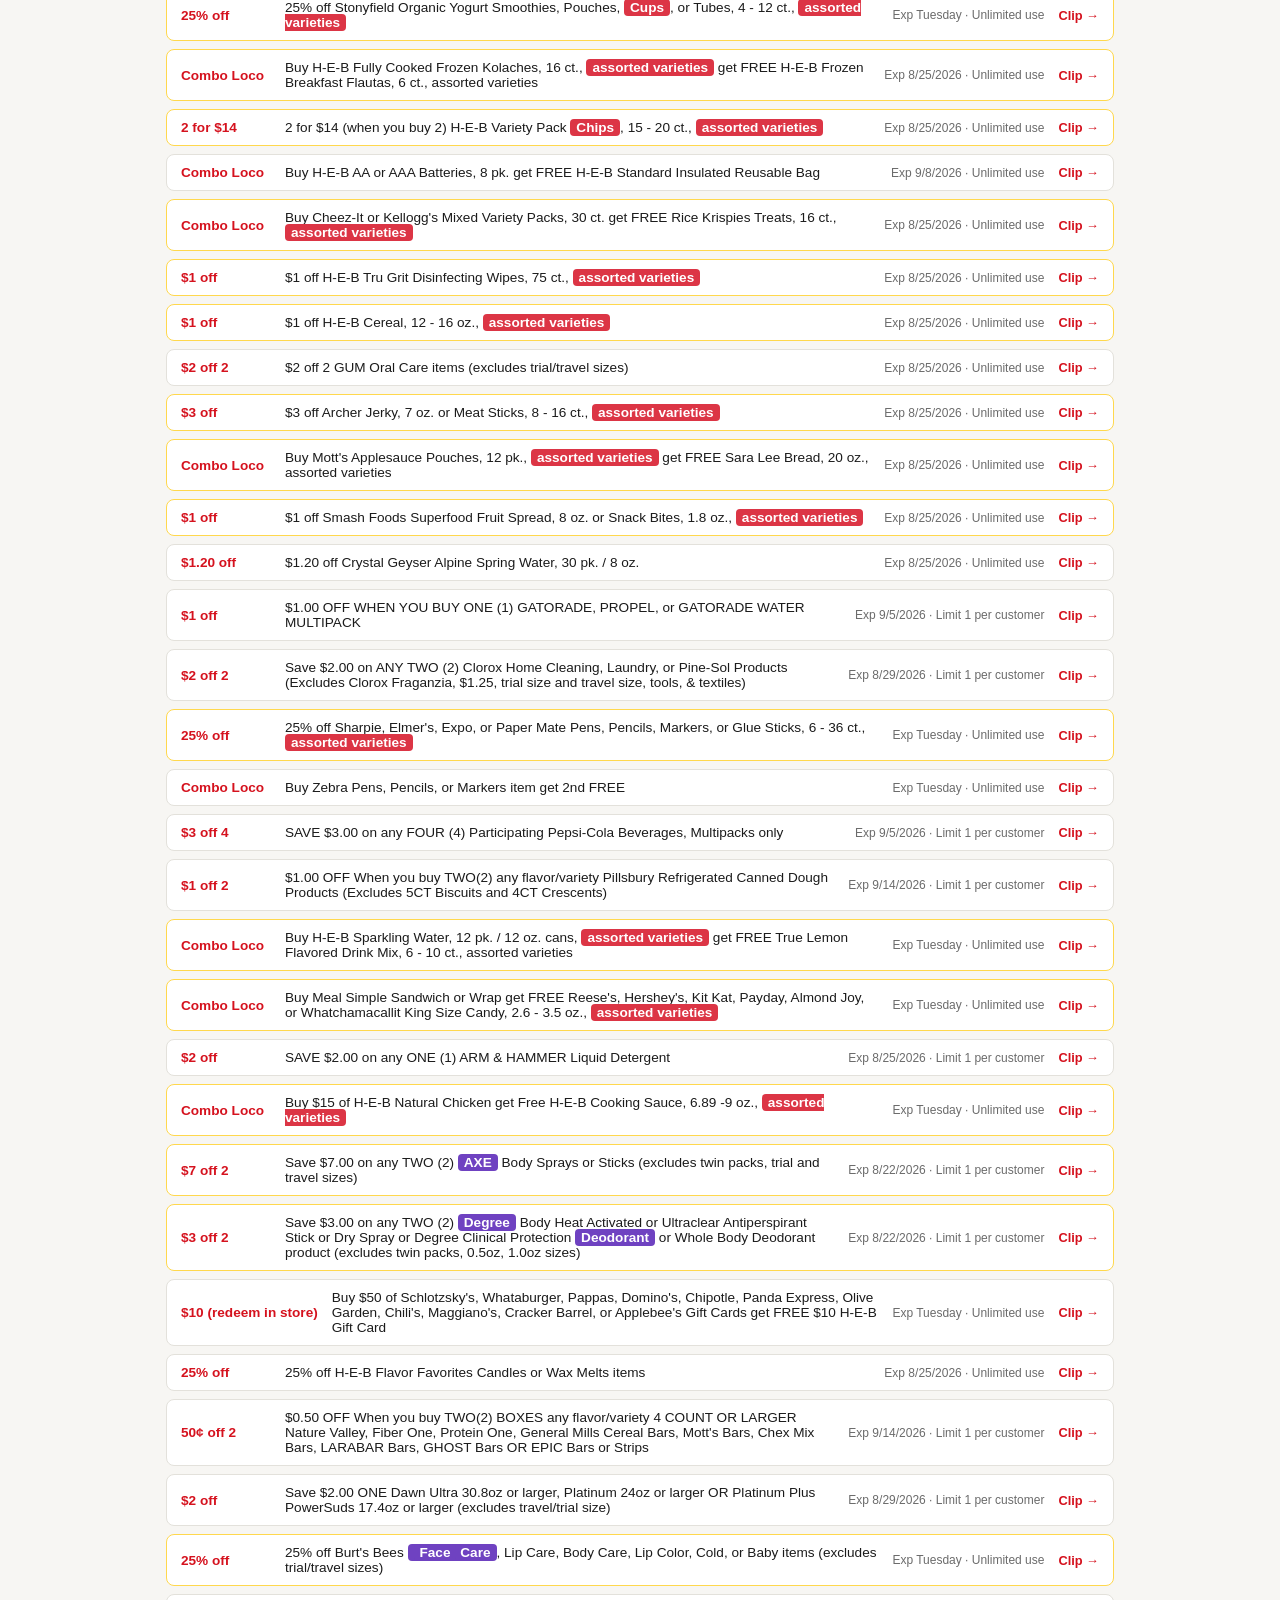
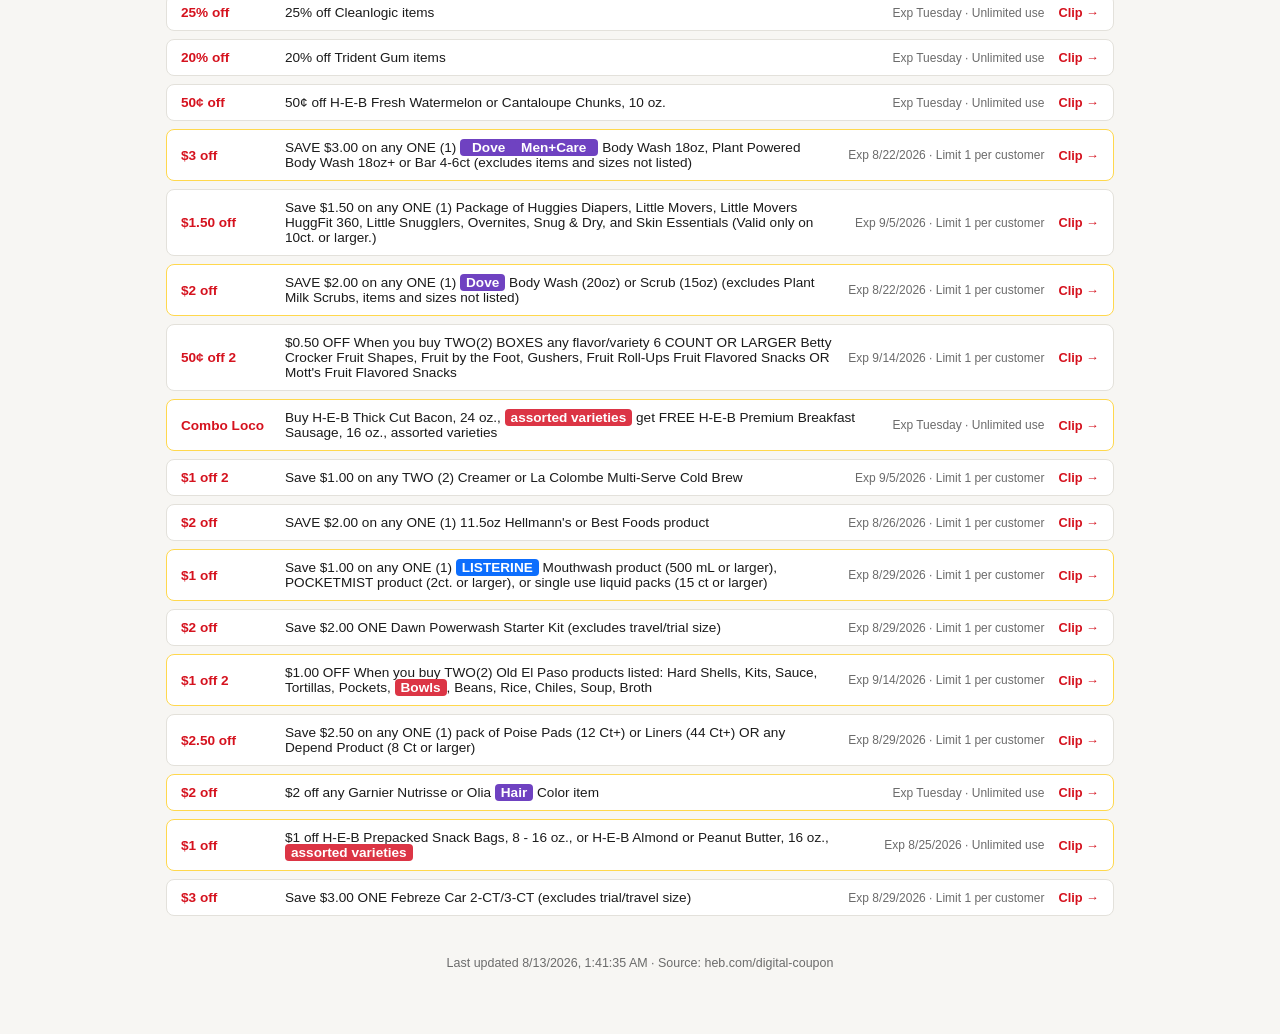
==== commit 022e4ef4: "0.." ====
--- a/heb.html
+++ b/heb.html
@@ -372,9 +372,19 @@
 }
 
 const STOPWORDS = new Set([
-  'or', 'and', 'any', 'the', 'of', 'items', 'item', 'product', 'products',
-  'excludes', 'excluding', 'select', 'some', 'other', 'favorites', 'brands',
-  'brand', 'assorted', 'varieties', 'a', 'an', 'for', 'with', 'your',
+  // connective / filler words
+  'or', 'and', 'any', 'the', 'of', 'a', 'an', 'for', 'with', 'your',
+  'when', 'you', 'buy', 'from', 'to', 'in', 'on', 'at', 'by',
+  // coupon boilerplate
+  'items', 'item', 'product', 'products', 'excludes', 'excluding',
+  'select', 'some', 'other', 'favorites', 'brands', 'brand',
+  'assorted', 'varieties', 'variety', 'size', 'sizes', 'pack', 'packs',
+  'ct', 'oz', 'lb', 'pk', 'fl', 'excludes', 'includes', 'including',
+  'valid', 'only', 'not', 'listed', 'trial', 'travel',
+  // generic food/product words too broad to be a useful signal on their own
+  'sauce', 'sauces', 'flavor', 'flavors', 'cooking', 'natural', 'fresh',
+  'original', 'classic', 'family', 'premium', 'basic', 'basics',
+  'care', 'clean', 'cleaning', 'personal', 'home', 'body', 'skin',
 ]);
 
 // Category-style segments ("School or Office Supplies") won't literally
